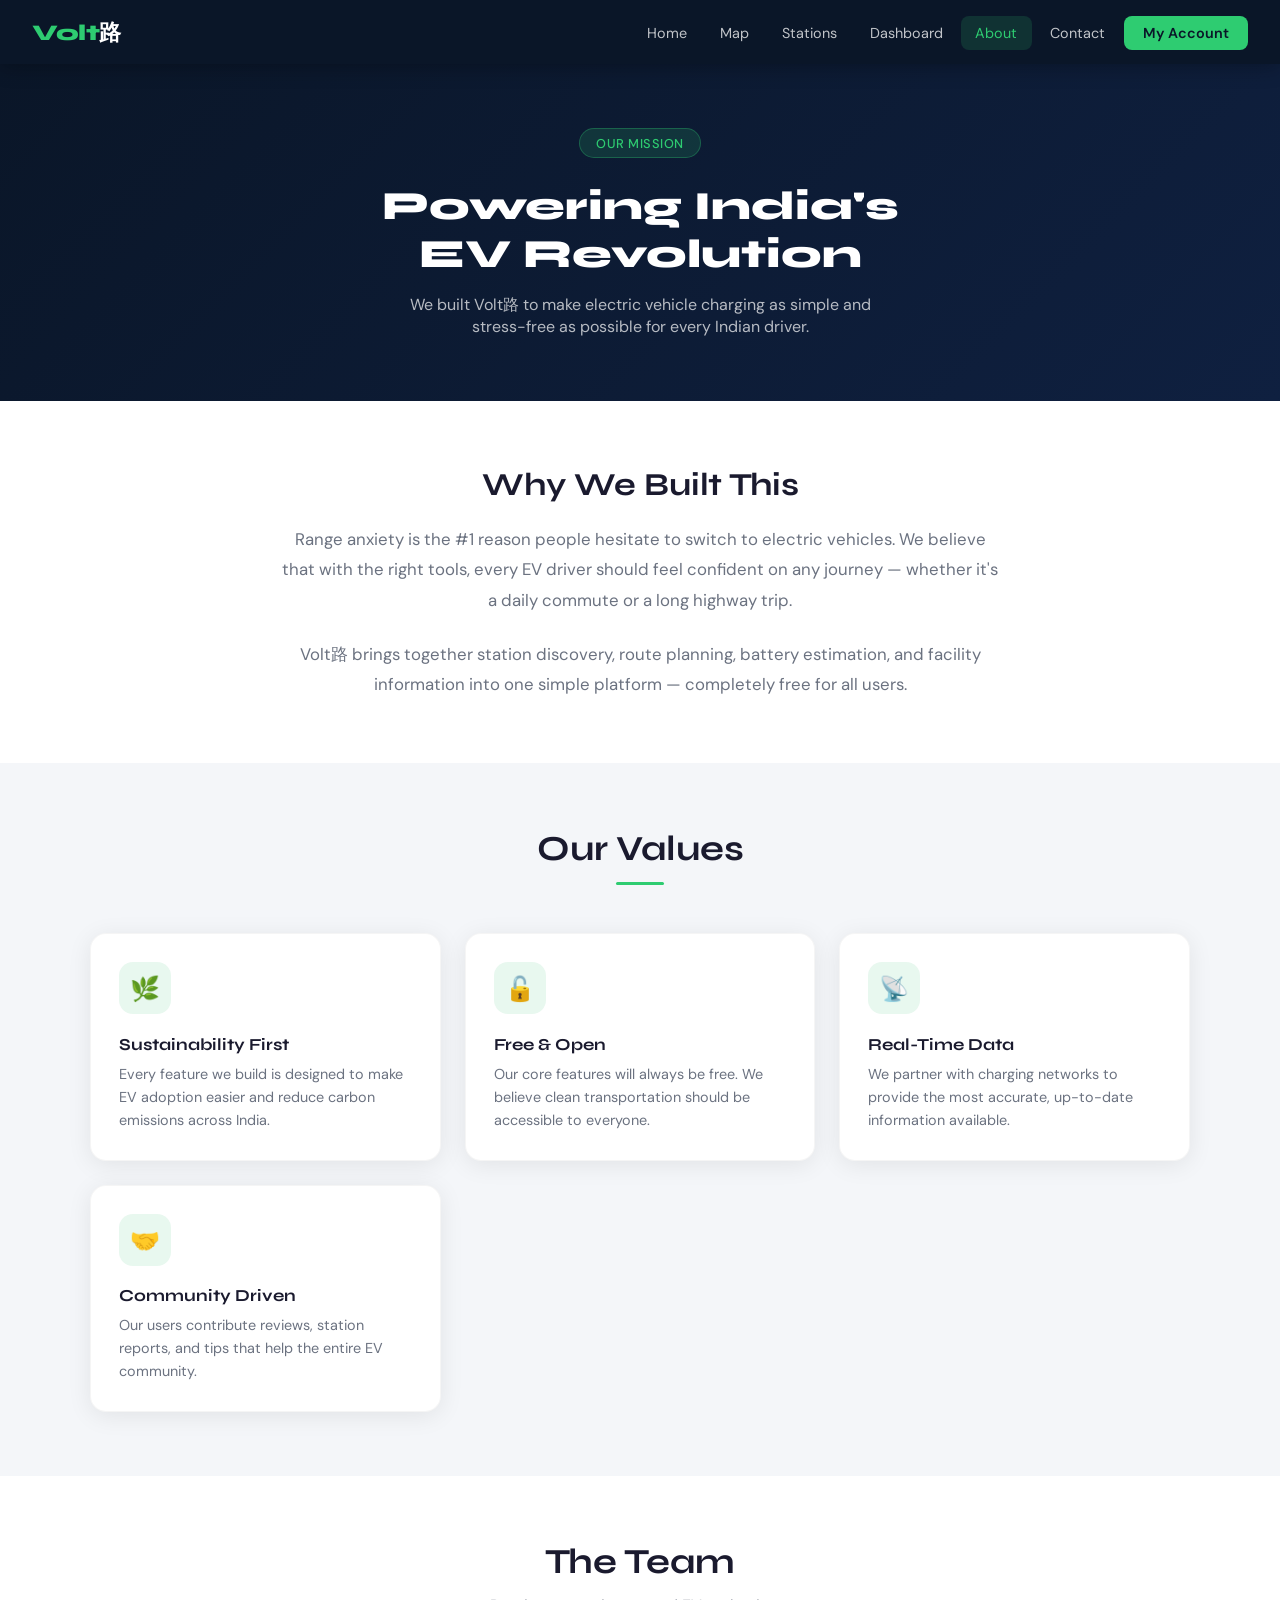
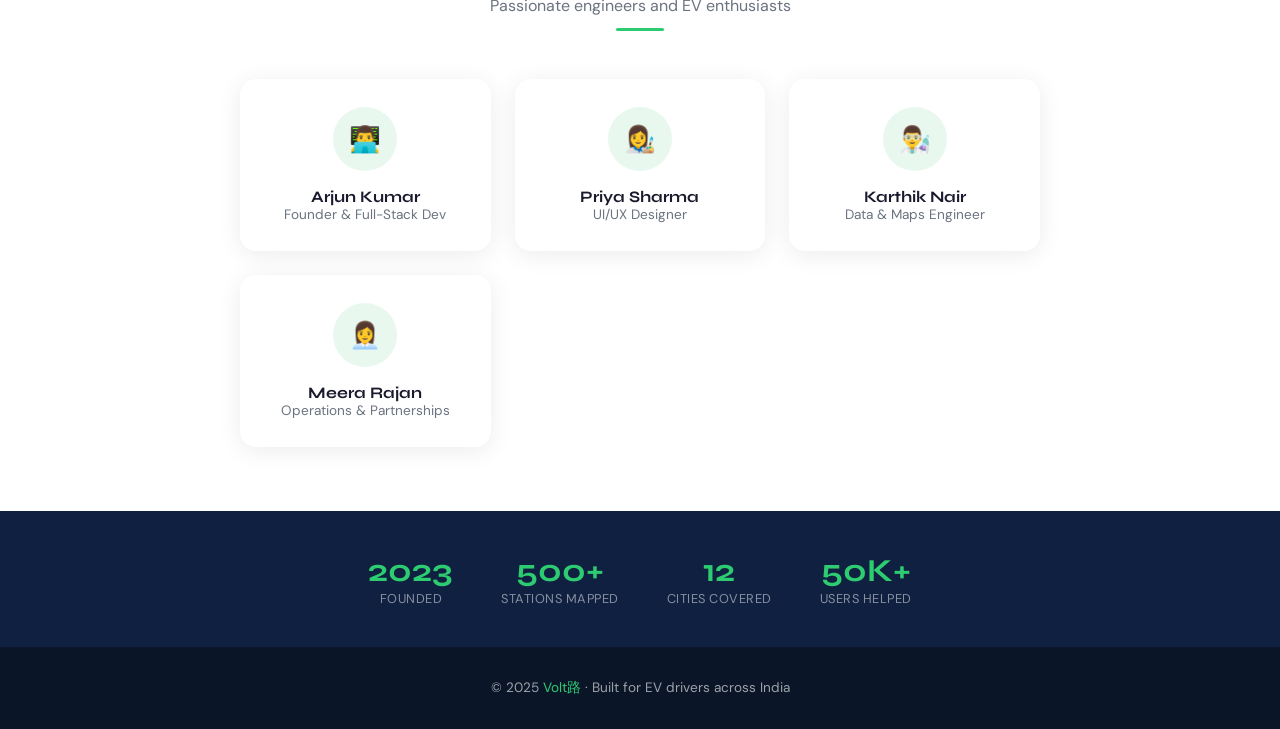
==== about.html @ bf365ff3 "Add files via upload" ====
<!DOCTYPE html>
<html lang="en">
<head>
  <meta charset="UTF-8" />
  <meta name="viewport" content="width=device-width, initial-scale=1.0" />
  <title>About – Volt路</title>
  <link rel="stylesheet" href="css/style.css" />
</head>
<body>

<nav>
  <a class="logo" href="index.html">Volt<span>路</span></a>
  <ul class="nav-links">
    <li><a href="index.html">Home</a></li>
    <li><a href="map.html">Map</a></li>
    <li><a href="station.html">Stations</a></li>
    <li><a href="dashboard.html">Dashboard</a></li>
    <li><a href="about.html" class="active">About</a></li>
    <li><a href="contact.html">Contact</a></li>
    <li><a href="dashboard.html" class="nav-cta">My Account</a></li>
  </ul>
</nav>

<div class="about-hero">
  <div class="hero-badge">Our Mission</div>
  <h1>Powering India's<br>EV Revolution</h1>
  <p>We built Volt路 to make electric vehicle charging as simple and stress-free as possible for every Indian driver.</p>
</div>

<!-- MISSION -->
<section class="section" style="background:white">
  <div style="max-width:720px;margin:0 auto;text-align:center">
    <h2 style="font-family:'Syne',sans-serif;font-size:2rem;font-weight:700;margin-bottom:1.25rem">Why We Built This</h2>
    <p style="font-size:1.05rem;color:#6b7280;line-height:1.8;margin-bottom:1.5rem">
      Range anxiety is the #1 reason people hesitate to switch to electric vehicles. We believe that with the right tools, every EV driver should feel confident on any journey — whether it's a daily commute or a long highway trip.
    </p>
    <p style="font-size:1.05rem;color:#6b7280;line-height:1.8">
      Volt路 brings together station discovery, route planning, battery estimation, and facility information into one simple platform — completely free for all users.
    </p>
  </div>
</section>

<!-- VALUES -->
<section class="section">
  <div class="section-header">
    <h2>Our Values</h2>
    <div class="accent-line"></div>
  </div>
  <div class="cards-grid">
    <div class="card fade-up"><div class="card-icon">🌿</div><h3>Sustainability First</h3><p>Every feature we build is designed to make EV adoption easier and reduce carbon emissions across India.</p></div>
    <div class="card fade-up"><div class="card-icon">🔓</div><h3>Free & Open</h3><p>Our core features will always be free. We believe clean transportation should be accessible to everyone.</p></div>
    <div class="card fade-up"><div class="card-icon">📡</div><h3>Real-Time Data</h3><p>We partner with charging networks to provide the most accurate, up-to-date information available.</p></div>
    <div class="card fade-up"><div class="card-icon">🤝</div><h3>Community Driven</h3><p>Our users contribute reviews, station reports, and tips that help the entire EV community.</p></div>
  </div>
</section>

<!-- TEAM -->
<section class="section" style="background:white">
  <div class="section-header">
    <h2>The Team</h2>
    <p>Passionate engineers and EV enthusiasts</p>
    <div class="accent-line"></div>
  </div>
  <div class="team-grid">
    <div class="team-card fade-up"><div class="team-avatar">👨‍💻</div><h4>Arjun Kumar</h4><p>Founder & Full-Stack Dev</p></div>
    <div class="team-card fade-up"><div class="team-avatar">👩‍🎨</div><h4>Priya Sharma</h4><p>UI/UX Designer</p></div>
    <div class="team-card fade-up"><div class="team-avatar">👨‍🔬</div><h4>Karthik Nair</h4><p>Data & Maps Engineer</p></div>
    <div class="team-card fade-up"><div class="team-avatar">👩‍💼</div><h4>Meera Rajan</h4><p>Operations & Partnerships</p></div>
  </div>
</section>

<!-- STATS -->
<div class="stats">
  <div class="stat"><div class="stat-num">2023</div><div class="stat-label">Founded</div></div>
  <div class="stat"><div class="stat-num">500+</div><div class="stat-label">Stations Mapped</div></div>
  <div class="stat"><div class="stat-num">12</div><div class="stat-label">Cities Covered</div></div>
  <div class="stat"><div class="stat-num">50K+</div><div class="stat-label">Users Helped</div></div>
</div>

<footer>
  <p>© 2025 <span>Volt路</span> · Built for EV drivers across India</p>
</footer>

<div class="notif" id="notif"></div>
<script src="js/main.js"></script>
</body>
</html>
---- css/style.css ----
@import url('https://fonts.googleapis.com/css2?family=Syne:wght@400;600;700;800&family=DM+Sans:wght@300;400;500&display=swap');

:root {
  --green: #2ecc71;
  --green-dark: #1a8a4a;
  --green-light: #e8f8ef;
  --blue: #1a73e8;
  --blue-dark: #0d47a1;
  --navy: #0a1628;
  --navy2: #0f2040;
  --white: #ffffff;
  --gray: #f4f6f9;
  --text: #1a1a2e;
  --muted: #6b7280;
  --card-bg: #ffffff;
  --radius: 16px;
  --shadow: 0 4px 24px rgba(0,0,0,0.08);
}

* { margin: 0; padding: 0; box-sizing: border-box; }

body {
  font-family: 'DM Sans', sans-serif;
  background: var(--gray);
  color: var(--text);
}

/* ── NAV ── */
nav {
  background: var(--navy);
  padding: 0 2rem;
  display: flex;
  align-items: center;
  justify-content: space-between;
  height: 64px;
  position: sticky; top: 0; z-index: 100;
  box-shadow: 0 2px 20px rgba(0,0,0,0.3);
}
.logo {
  font-family: 'Syne', sans-serif;
  font-weight: 800;
  font-size: 1.4rem;
  color: var(--green);
  text-decoration: none;
  letter-spacing: -0.5px;
}
.logo span { color: var(--white); }
.nav-links { display: flex; gap: 0.25rem; list-style: none; }
.nav-links a {
  color: rgba(255,255,255,0.75);
  text-decoration: none;
  padding: 0.5rem 0.9rem;
  border-radius: 8px;
  font-size: 0.9rem;
  transition: all 0.2s;
}
.nav-links a:hover, .nav-links a.active {
  background: rgba(46,204,113,0.15);
  color: var(--green);
}
.nav-cta {
  background: var(--green);
  color: var(--navy) !important;
  font-weight: 600 !important;
  padding: 0.5rem 1.2rem !important;
}
.nav-cta:hover { background: #27ae60 !important; color: var(--navy) !important; }

/* ── HERO ── */
.hero {
  background: linear-gradient(135deg, var(--navy) 0%, var(--navy2) 60%, #0a2a1a 100%);
  color: white;
  padding: 5rem 2rem 4rem;
  text-align: center;
  position: relative;
  overflow: hidden;
}
.hero::before {
  content: '';
  position: absolute; inset: 0;
  background: radial-gradient(ellipse at 50% 120%, rgba(46,204,113,0.15) 0%, transparent 60%);
}
.hero-badge {
  display: inline-block;
  background: rgba(46,204,113,0.15);
  border: 1px solid rgba(46,204,113,0.3);
  color: var(--green);
  padding: 0.35rem 1rem;
  border-radius: 999px;
  font-size: 0.8rem;
  font-weight: 500;
  letter-spacing: 0.5px;
  margin-bottom: 1.5rem;
  text-transform: uppercase;
}
.hero h1 {
  font-family: 'Syne', sans-serif;
  font-size: clamp(2.2rem, 5vw, 3.8rem);
  font-weight: 800;
  line-height: 1.1;
  margin-bottom: 1.2rem;
  position: relative;
}
.hero h1 .accent { color: var(--green); }
.hero p {
  font-size: 1.1rem;
  color: rgba(255,255,255,0.7);
  max-width: 520px;
  margin: 0 auto 2.5rem;
  line-height: 1.7;
  position: relative;
}

/* ── SEARCH BOX ── */
.search-box {
  background: rgba(255,255,255,0.06);
  border: 1px solid rgba(255,255,255,0.12);
  backdrop-filter: blur(10px);
  border-radius: var(--radius);
  padding: 1.5rem;
  max-width: 620px;
  margin: 0 auto;
  display: flex;
  gap: 0.75rem;
  flex-wrap: wrap;
  position: relative;
}
.search-box input, .search-box select {
  flex: 1;
  min-width: 160px;
  padding: 0.75rem 1rem;
  border-radius: 10px;
  border: 1px solid rgba(255,255,255,0.15);
  background: rgba(255,255,255,0.08);
  color: white;
  font-family: 'DM Sans', sans-serif;
  font-size: 0.9rem;
  outline: none;
  transition: border-color 0.2s;
}
.search-box input::placeholder { color: rgba(255,255,255,0.4); }
.search-box input:focus, .search-box select:focus { border-color: var(--green); }
.search-box select option { background: var(--navy); }
.btn {
  padding: 0.75rem 1.5rem;
  border-radius: 10px;
  border: none;
  cursor: pointer;
  font-family: 'DM Sans', sans-serif;
  font-weight: 600;
  font-size: 0.95rem;
  transition: all 0.2s;
}
.btn-primary {
  background: var(--green);
  color: var(--navy);
  width: 100%;
}
.btn-primary:hover { background: #27ae60; transform: translateY(-1px); }
.btn-secondary {
  background: transparent;
  color: var(--green);
  border: 1.5px solid var(--green);
}
.btn-secondary:hover { background: var(--green); color: var(--navy); }

/* ── STATS ── */
.stats {
  display: flex;
  justify-content: center;
  gap: 3rem;
  padding: 2.5rem;
  background: var(--navy2);
  flex-wrap: wrap;
}
.stat { text-align: center; }
.stat-num {
  font-family: 'Syne', sans-serif;
  font-size: 2rem;
  font-weight: 700;
  color: var(--green);
}
.stat-label { font-size: 0.8rem; color: rgba(255,255,255,0.5); text-transform: uppercase; letter-spacing: 0.5px; }

/* ── SECTIONS ── */
.section { padding: 4rem 2rem; }
.section-header { text-align: center; margin-bottom: 3rem; }
.section-header h2 {
  font-family: 'Syne', sans-serif;
  font-size: clamp(1.6rem, 3vw, 2.2rem);
  font-weight: 700;
  margin-bottom: 0.75rem;
}
.section-header p { color: var(--muted); font-size: 1rem; max-width: 480px; margin: 0 auto; }
.accent-line {
  width: 48px; height: 3px;
  background: var(--green);
  border-radius: 2px;
  margin: 0.75rem auto 0;
}

/* ── CARDS GRID ── */
.cards-grid {
  display: grid;
  grid-template-columns: repeat(auto-fit, minmax(260px, 1fr));
  gap: 1.5rem;
  max-width: 1100px;
  margin: 0 auto;
}
.card {
  background: var(--card-bg);
  border-radius: var(--radius);
  padding: 1.75rem;
  box-shadow: var(--shadow);
  transition: transform 0.2s, box-shadow 0.2s;
  border: 1px solid rgba(0,0,0,0.04);
}
.card:hover { transform: translateY(-4px); box-shadow: 0 12px 40px rgba(0,0,0,0.12); }
.card-icon {
  width: 52px; height: 52px;
  border-radius: 14px;
  background: var(--green-light);
  display: flex; align-items: center; justify-content: center;
  font-size: 1.5rem;
  margin-bottom: 1.2rem;
}
.card h3 {
  font-family: 'Syne', sans-serif;
  font-size: 1.05rem;
  font-weight: 700;
  margin-bottom: 0.5rem;
}
.card p { color: var(--muted); font-size: 0.9rem; line-height: 1.6; }

/* ── STATION CARDS ── */
.station-card {
  background: white;
  border-radius: var(--radius);
  padding: 1.5rem;
  box-shadow: var(--shadow);
  display: flex;
  flex-direction: column;
  gap: 1rem;
  border: 1px solid rgba(0,0,0,0.05);
  transition: transform 0.2s;
}
.station-card:hover { transform: translateY(-3px); }
.station-header { display: flex; justify-content: space-between; align-items: flex-start; }
.station-name { font-family: 'Syne', sans-serif; font-weight: 700; font-size: 1rem; }
.station-dist { font-size: 0.8rem; color: var(--muted); margin-top: 2px; }
.badge {
  padding: 0.3rem 0.7rem;
  border-radius: 999px;
  font-size: 0.75rem;
  font-weight: 600;
}
.badge-green { background: #dcfce7; color: #166534; }
.badge-yellow { background: #fef9c3; color: #854d0e; }
.badge-red { background: #fee2e2; color: #991b1b; }
.station-info { display: flex; gap: 1rem; flex-wrap: wrap; }
.info-item { font-size: 0.85rem; color: var(--muted); }
.info-item strong { color: var(--text); display: block; font-size: 0.9rem; }
.port-dots { display: flex; gap: 5px; flex-wrap: wrap; }
.port-dot {
  width: 12px; height: 12px;
  border-radius: 50%;
}
.port-dot.available { background: var(--green); }
.port-dot.busy { background: #ef4444; }
.port-dot.reserved { background: #f59e0b; }

/* ── MAP PLACEHOLDER ── */
#map {
  height: 420px;
  border-radius: var(--radius);
  overflow: hidden;
  box-shadow: var(--shadow);
  z-index: 1;
}

/* ── ROUTE PLANNER ── */
.route-panel {
  background: white;
  border-radius: var(--radius);
  padding: 1.75rem;
  box-shadow: var(--shadow);
}
.route-panel h3 {
  font-family: 'Syne', sans-serif;
  font-weight: 700;
  margin-bottom: 1.25rem;
  display: flex; align-items: center; gap: 0.5rem;
}
.form-group { margin-bottom: 1rem; }
.form-group label {
  display: block;
  font-size: 0.8rem;
  font-weight: 500;
  color: var(--muted);
  text-transform: uppercase;
  letter-spacing: 0.5px;
  margin-bottom: 0.4rem;
}
.form-group input, .form-group select {
  width: 100%;
  padding: 0.7rem 1rem;
  border-radius: 10px;
  border: 1.5px solid #e5e7eb;
  font-family: 'DM Sans', sans-serif;
  font-size: 0.95rem;
  outline: none;
  transition: border-color 0.2s;
  background: #fafafa;
}
.form-group input:focus, .form-group select:focus { border-color: var(--green); background: white; }
.range-group { display: flex; align-items: center; gap: 1rem; }
.range-group input[type=range] { flex: 1; accent-color: var(--green); }
.range-val {
  font-weight: 600;
  color: var(--green);
  min-width: 40px;
  text-align: right;
}

/* ── RESULT BOX ── */
.result-box {
  background: var(--green-light);
  border: 1.5px solid rgba(46,204,113,0.3);
  border-radius: 12px;
  padding: 1.25rem;
  margin-top: 1rem;
}
.result-box h4 { font-family: 'Syne', sans-serif; font-weight: 700; margin-bottom: 0.75rem; color: var(--green-dark); }
.result-row { display: flex; justify-content: space-between; font-size: 0.9rem; padding: 0.3rem 0; border-bottom: 1px dashed rgba(0,0,0,0.08); }
.result-row:last-child { border: none; }
.result-row span:last-child { font-weight: 600; }

/* ── DASHBOARD ── */
.dashboard-grid {
  display: grid;
  grid-template-columns: 280px 1fr;
  gap: 1.5rem;
  max-width: 1100px;
  margin: 0 auto;
}
.dash-sidebar {
  background: white;
  border-radius: var(--radius);
  padding: 1.75rem;
  box-shadow: var(--shadow);
  height: fit-content;
}
.avatar {
  width: 72px; height: 72px;
  border-radius: 50%;
  background: linear-gradient(135deg, var(--green), var(--blue));
  display: flex; align-items: center; justify-content: center;
  font-family: 'Syne', sans-serif;
  font-weight: 700;
  font-size: 1.5rem;
  color: white;
  margin: 0 auto 1rem;
}
.dash-name { font-family: 'Syne', sans-serif; font-weight: 700; text-align: center; }
.dash-email { text-align: center; font-size: 0.85rem; color: var(--muted); margin-bottom: 1.5rem; }
.dash-nav { list-style: none; }
.dash-nav li a {
  display: flex; align-items: center; gap: 0.75rem;
  padding: 0.75rem 1rem;
  border-radius: 10px;
  color: var(--text);
  text-decoration: none;
  font-size: 0.9rem;
  transition: all 0.2s;
}
.dash-nav li a:hover, .dash-nav li a.active {
  background: var(--green-light);
  color: var(--green-dark);
}
.dash-main { display: flex; flex-direction: column; gap: 1.5rem; }
.metric-row {
  display: grid;
  grid-template-columns: repeat(auto-fit, minmax(140px, 1fr));
  gap: 1rem;
}
.metric {
  background: white;
  border-radius: var(--radius);
  padding: 1.25rem;
  box-shadow: var(--shadow);
  text-align: center;
}
.metric-val { font-family: 'Syne', sans-serif; font-size: 1.8rem; font-weight: 700; color: var(--green); }
.metric-label { font-size: 0.8rem; color: var(--muted); margin-top: 0.25rem; }
.trips-table { background: white; border-radius: var(--radius); padding: 1.75rem; box-shadow: var(--shadow); }
.trips-table h3 { font-family: 'Syne', sans-serif; font-weight: 700; margin-bottom: 1.25rem; }
table { width: 100%; border-collapse: collapse; font-size: 0.9rem; }
thead th { font-size: 0.75rem; text-transform: uppercase; letter-spacing: 0.5px; color: var(--muted); padding: 0.5rem 0.75rem; text-align: left; border-bottom: 2px solid #f0f0f0; }
tbody td { padding: 0.8rem 0.75rem; border-bottom: 1px solid #f8f8f8; }
tbody tr:last-child td { border: none; }
tbody tr:hover td { background: #fafafa; }

/* ── ABOUT ── */
.about-hero {
  background: linear-gradient(135deg, var(--navy), var(--navy2));
  color: white;
  padding: 4rem 2rem;
  text-align: center;
}
.about-hero h1 { font-family: 'Syne', sans-serif; font-size: 2.5rem; font-weight: 800; }
.about-hero p { color: rgba(255,255,255,0.7); max-width: 500px; margin: 1rem auto 0; }
.team-grid {
  display: grid;
  grid-template-columns: repeat(auto-fit, minmax(200px, 1fr));
  gap: 1.5rem;
  max-width: 800px;
  margin: 0 auto;
}
.team-card {
  background: white;
  border-radius: var(--radius);
  padding: 1.75rem;
  text-align: center;
  box-shadow: var(--shadow);
}
.team-avatar {
  width: 64px; height: 64px;
  border-radius: 50%;
  display: flex; align-items: center; justify-content: center;
  font-size: 1.6rem;
  margin: 0 auto 1rem;
  background: var(--green-light);
}
.team-card h4 { font-family: 'Syne', sans-serif; font-weight: 700; }
.team-card p { font-size: 0.85rem; color: var(--muted); }

/* ── CONTACT ── */
.contact-grid {
  display: grid;
  grid-template-columns: 1fr 1.5fr;
  gap: 2rem;
  max-width: 900px;
  margin: 0 auto;
}
.contact-info h3 { font-family: 'Syne', sans-serif; font-weight: 700; margin-bottom: 1.5rem; }
.contact-item { display: flex; gap: 1rem; margin-bottom: 1.5rem; align-items: flex-start; }
.contact-item-icon {
  width: 44px; height: 44px; border-radius: 12px;
  background: var(--green-light);
  display: flex; align-items: center; justify-content: center;
  font-size: 1.2rem; flex-shrink: 0;
}
.contact-item h4 { font-size: 0.85rem; font-weight: 600; margin-bottom: 0.25rem; }
.contact-item p { font-size: 0.85rem; color: var(--muted); }
.contact-form {
  background: white;
  border-radius: var(--radius);
  padding: 2rem;
  box-shadow: var(--shadow);
}
.contact-form h3 { font-family: 'Syne', sans-serif; font-weight: 700; margin-bottom: 1.5rem; }
textarea {
  width: 100%;
  padding: 0.75rem 1rem;
  border-radius: 10px;
  border: 1.5px solid #e5e7eb;
  font-family: 'DM Sans', sans-serif;
  font-size: 0.95rem;
  resize: vertical;
  min-height: 120px;
  outline: none;
  transition: border-color 0.2s;
  background: #fafafa;
}
textarea:focus { border-color: var(--green); background: white; }

/* ── FOOTER ── */
footer {
  background: var(--navy);
  color: rgba(255,255,255,0.6);
  text-align: center;
  padding: 2rem;
  font-size: 0.85rem;
}
footer span { color: var(--green); }

/* ── PAGE HEADER ── */
.page-header {
  background: linear-gradient(135deg, var(--navy), var(--navy2));
  color: white;
  padding: 3rem 2rem;
  text-align: center;
}
.page-header h1 { font-family: 'Syne', sans-serif; font-size: 2rem; font-weight: 800; }
.page-header p { color: rgba(255,255,255,0.65); margin-top: 0.5rem; }

/* ── MAP LAYOUT ── */
.map-layout {
  display: grid;
  grid-template-columns: 340px 1fr;
  gap: 1.5rem;
  max-width: 1200px;
  margin: 0 auto;
  align-items: start;
}

/* ── NOTIFICATION ── */
.notif {
  position: fixed;
  bottom: 1.5rem; right: 1.5rem;
  background: var(--navy);
  color: white;
  padding: 1rem 1.5rem;
  border-radius: 12px;
  box-shadow: 0 8px 32px rgba(0,0,0,0.25);
  display: flex; gap: 0.75rem; align-items: center;
  font-size: 0.9rem;
  transform: translateY(100px);
  opacity: 0;
  transition: all 0.4s ease;
  z-index: 999;
  border-left: 4px solid var(--green);
}
.notif.show { transform: translateY(0); opacity: 1; }

/* ── RESPONSIVE ── */
@media (max-width: 768px) {
  nav { padding: 0 1rem; }
  .nav-links { display: none; }
  .map-layout { grid-template-columns: 1fr; }
  .dashboard-grid { grid-template-columns: 1fr; }
  .contact-grid { grid-template-columns: 1fr; }
  #map { height: 300px; }
  .stats { gap: 1.5rem; }
}

/* ── ANIMATIONS ── */
@keyframes fadeUp {
  from { opacity: 0; transform: translateY(20px); }
  to { opacity: 1; transform: translateY(0); }
}
.fade-up { animation: fadeUp 0.5s ease both; }
.fade-up:nth-child(2) { animation-delay: 0.1s; }
.fade-up:nth-child(3) { animation-delay: 0.2s; }
.fade-up:nth-child(4) { animation-delay: 0.3s; }

/* charge bar */
.charge-bar-wrap { display: flex; align-items: center; gap: 0.75rem; }
.charge-bar-bg {
  flex: 1; height: 8px;
  border-radius: 4px;
  background: #e5e7eb;
  overflow: hidden;
}
.charge-bar-fill {
  height: 100%;
  border-radius: 4px;
  background: linear-gradient(90deg, var(--green), #1abc9c);
  transition: width 0.8s ease;
}
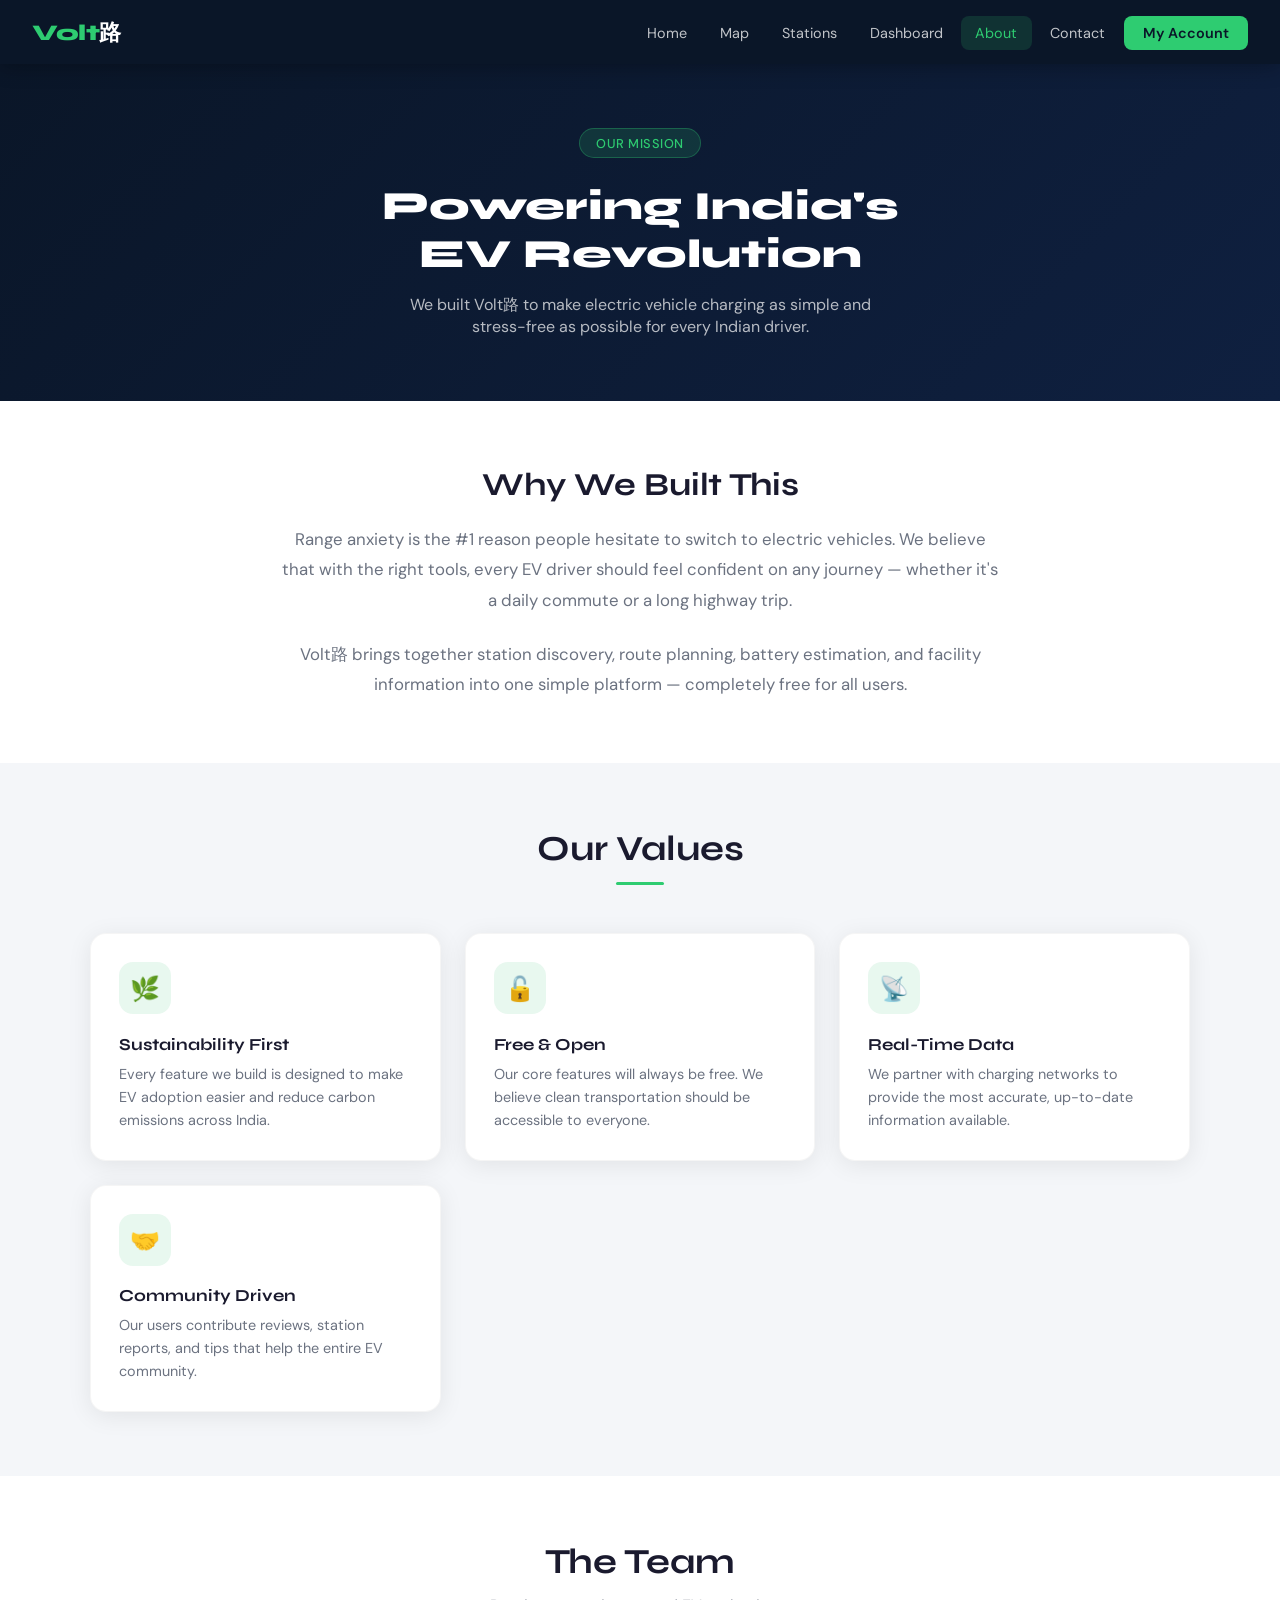
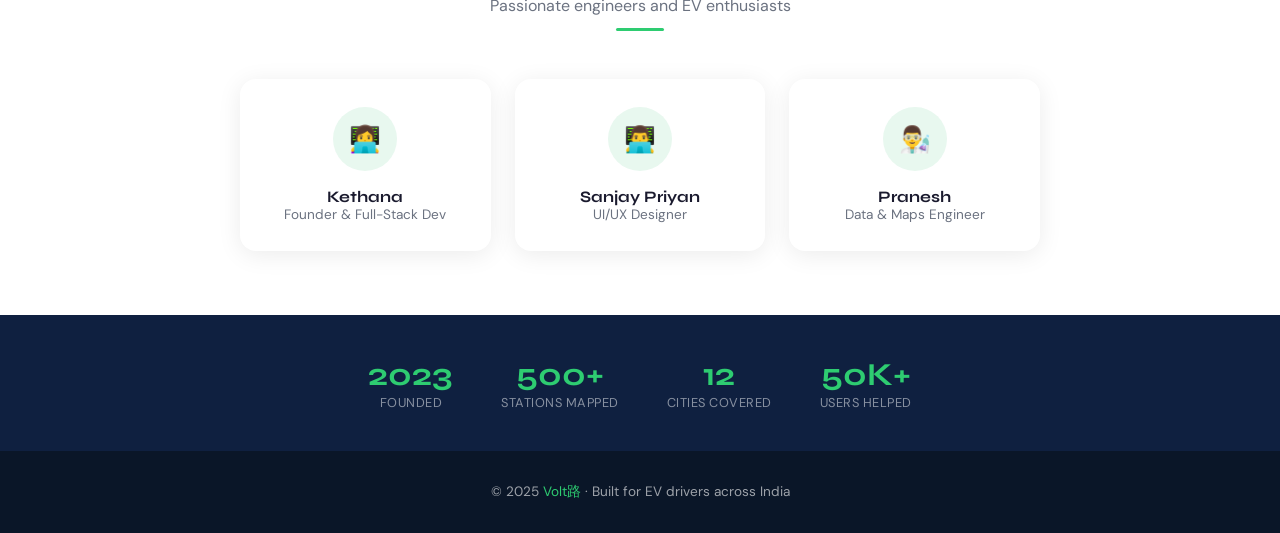
==== commit 140619d3: "Update team members in about.html" ====
--- a/about.html
+++ b/about.html
@@ -62,10 +62,9 @@
     <div class="accent-line"></div>
   </div>
   <div class="team-grid">
-    <div class="team-card fade-up"><div class="team-avatar">👨‍💻</div><h4>Arjun Kumar</h4><p>Founder & Full-Stack Dev</p></div>
-    <div class="team-card fade-up"><div class="team-avatar">👩‍🎨</div><h4>Priya Sharma</h4><p>UI/UX Designer</p></div>
-    <div class="team-card fade-up"><div class="team-avatar">👨‍🔬</div><h4>Karthik Nair</h4><p>Data & Maps Engineer</p></div>
-    <div class="team-card fade-up"><div class="team-avatar">👩‍💼</div><h4>Meera Rajan</h4><p>Operations & Partnerships</p></div>
+    <div class="team-card fade-up"><div class="team-avatar">👩‍💻</div><h4>Kethana</h4><p>Founder & Full-Stack Dev</p></div>
+    <div class="team-card fade-up"><div class="team-avatar">👨‍💻</div><h4>Sanjay Priyan</h4><p>UI/UX Designer</p></div>
+    <div class="team-card fade-up"><div class="team-avatar">👨‍🔬</div><h4>Pranesh</h4><p>Data & Maps Engineer</p></div>
   </div>
 </section>
 
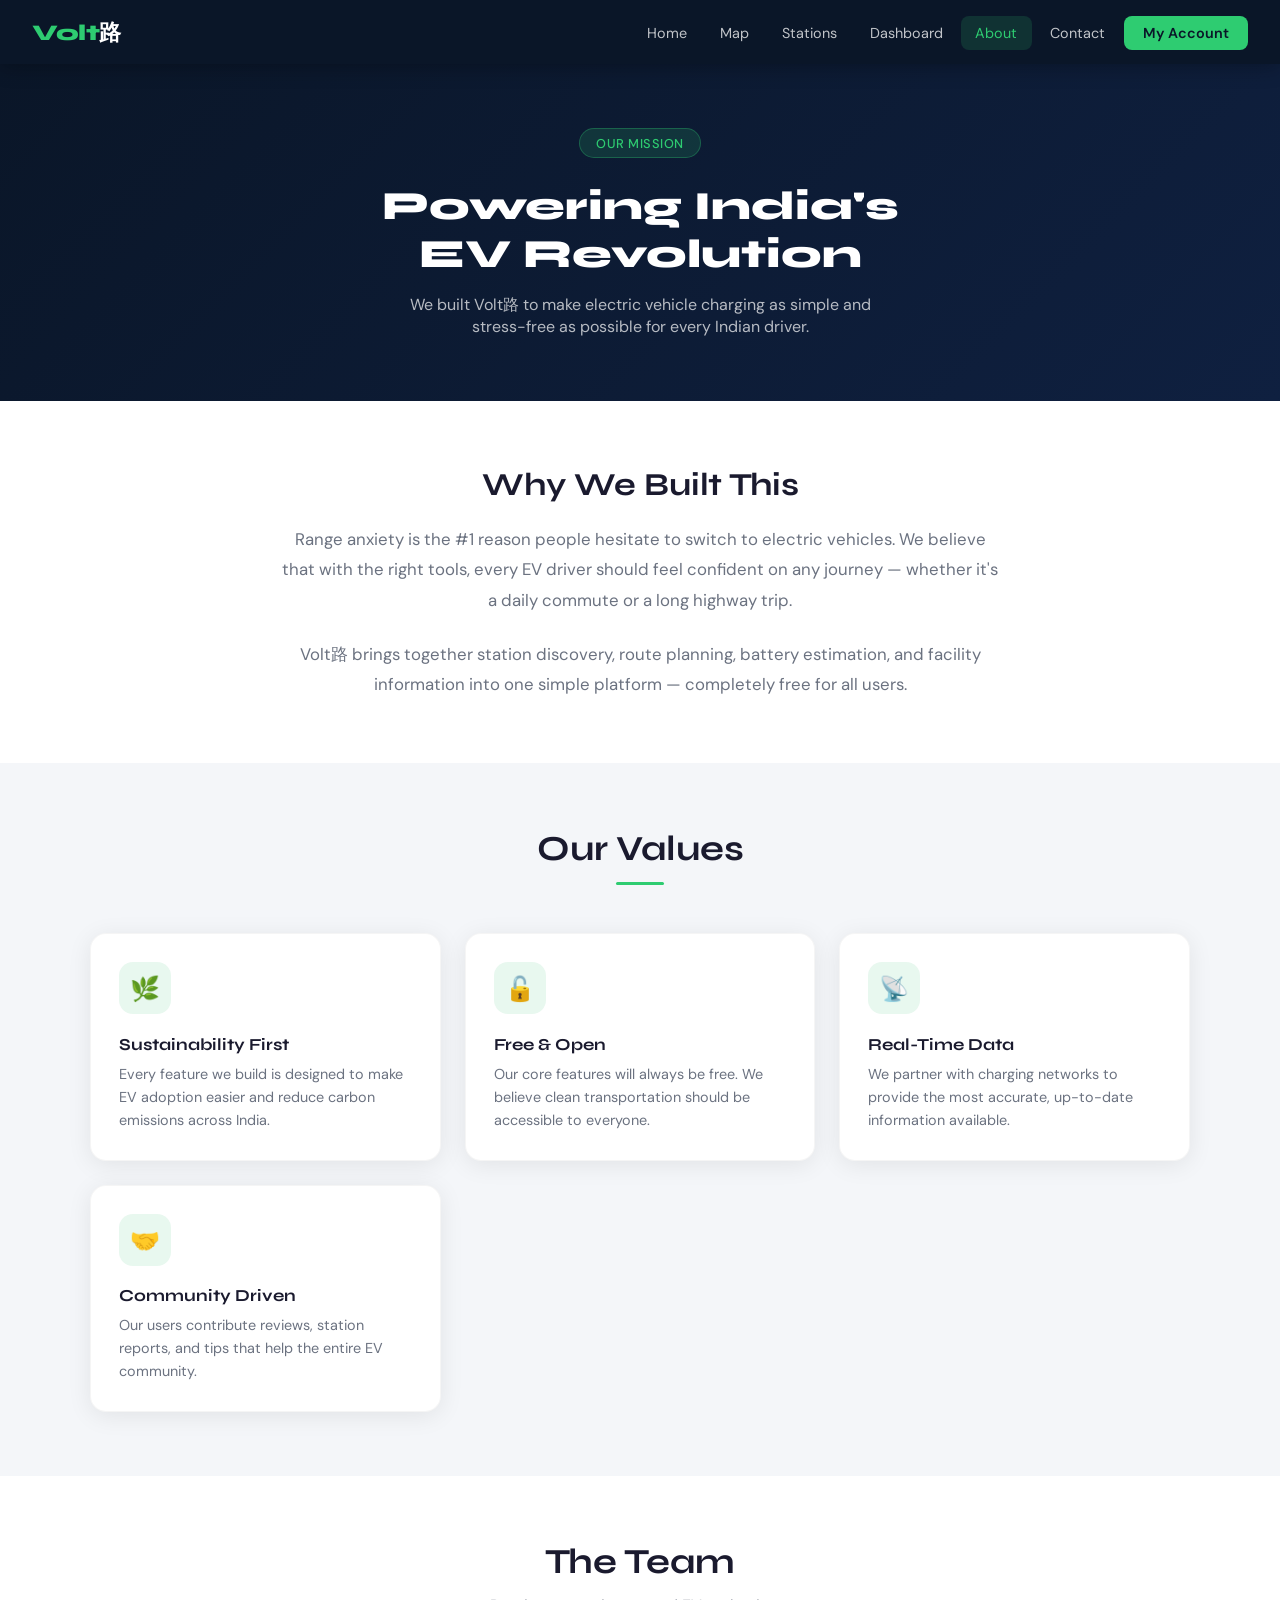
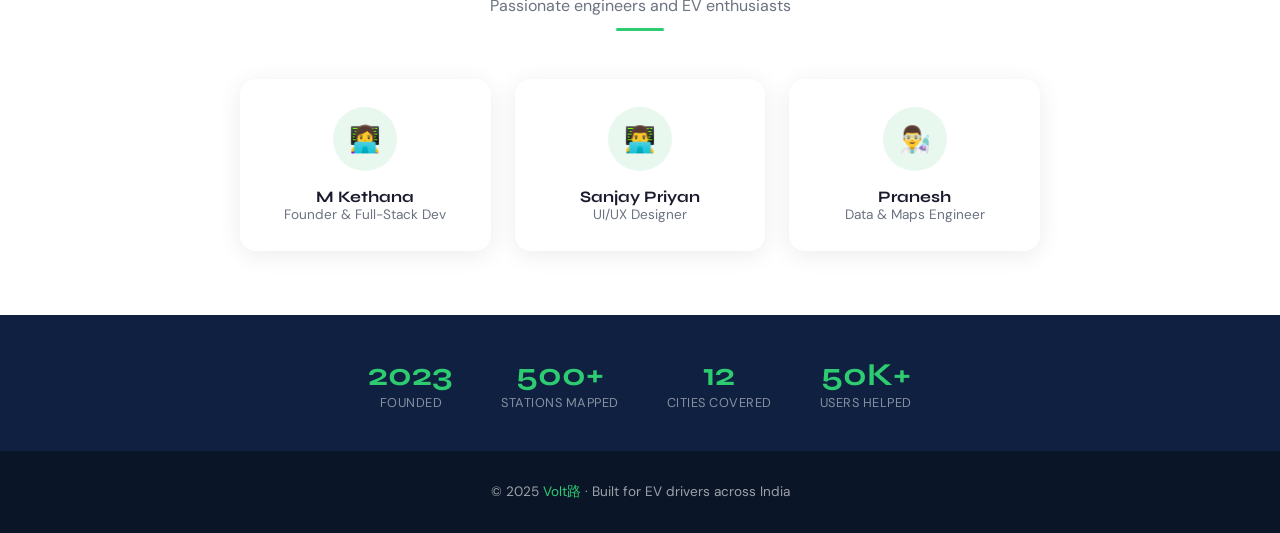
==== commit 25c360c3: "Update about.html" ====
--- a/about.html
+++ b/about.html
@@ -62,7 +62,7 @@
     <div class="accent-line"></div>
   </div>
   <div class="team-grid">
-    <div class="team-card fade-up"><div class="team-avatar">👩‍💻</div><h4>Kethana</h4><p>Founder & Full-Stack Dev</p></div>
+    <div class="team-card fade-up"><div class="team-avatar">👩‍💻</div><h4>M Kethana</h4><p>Founder & Full-Stack Dev</p></div>
     <div class="team-card fade-up"><div class="team-avatar">👨‍💻</div><h4>Sanjay Priyan</h4><p>UI/UX Designer</p></div>
     <div class="team-card fade-up"><div class="team-avatar">👨‍🔬</div><h4>Pranesh</h4><p>Data & Maps Engineer</p></div>
   </div>
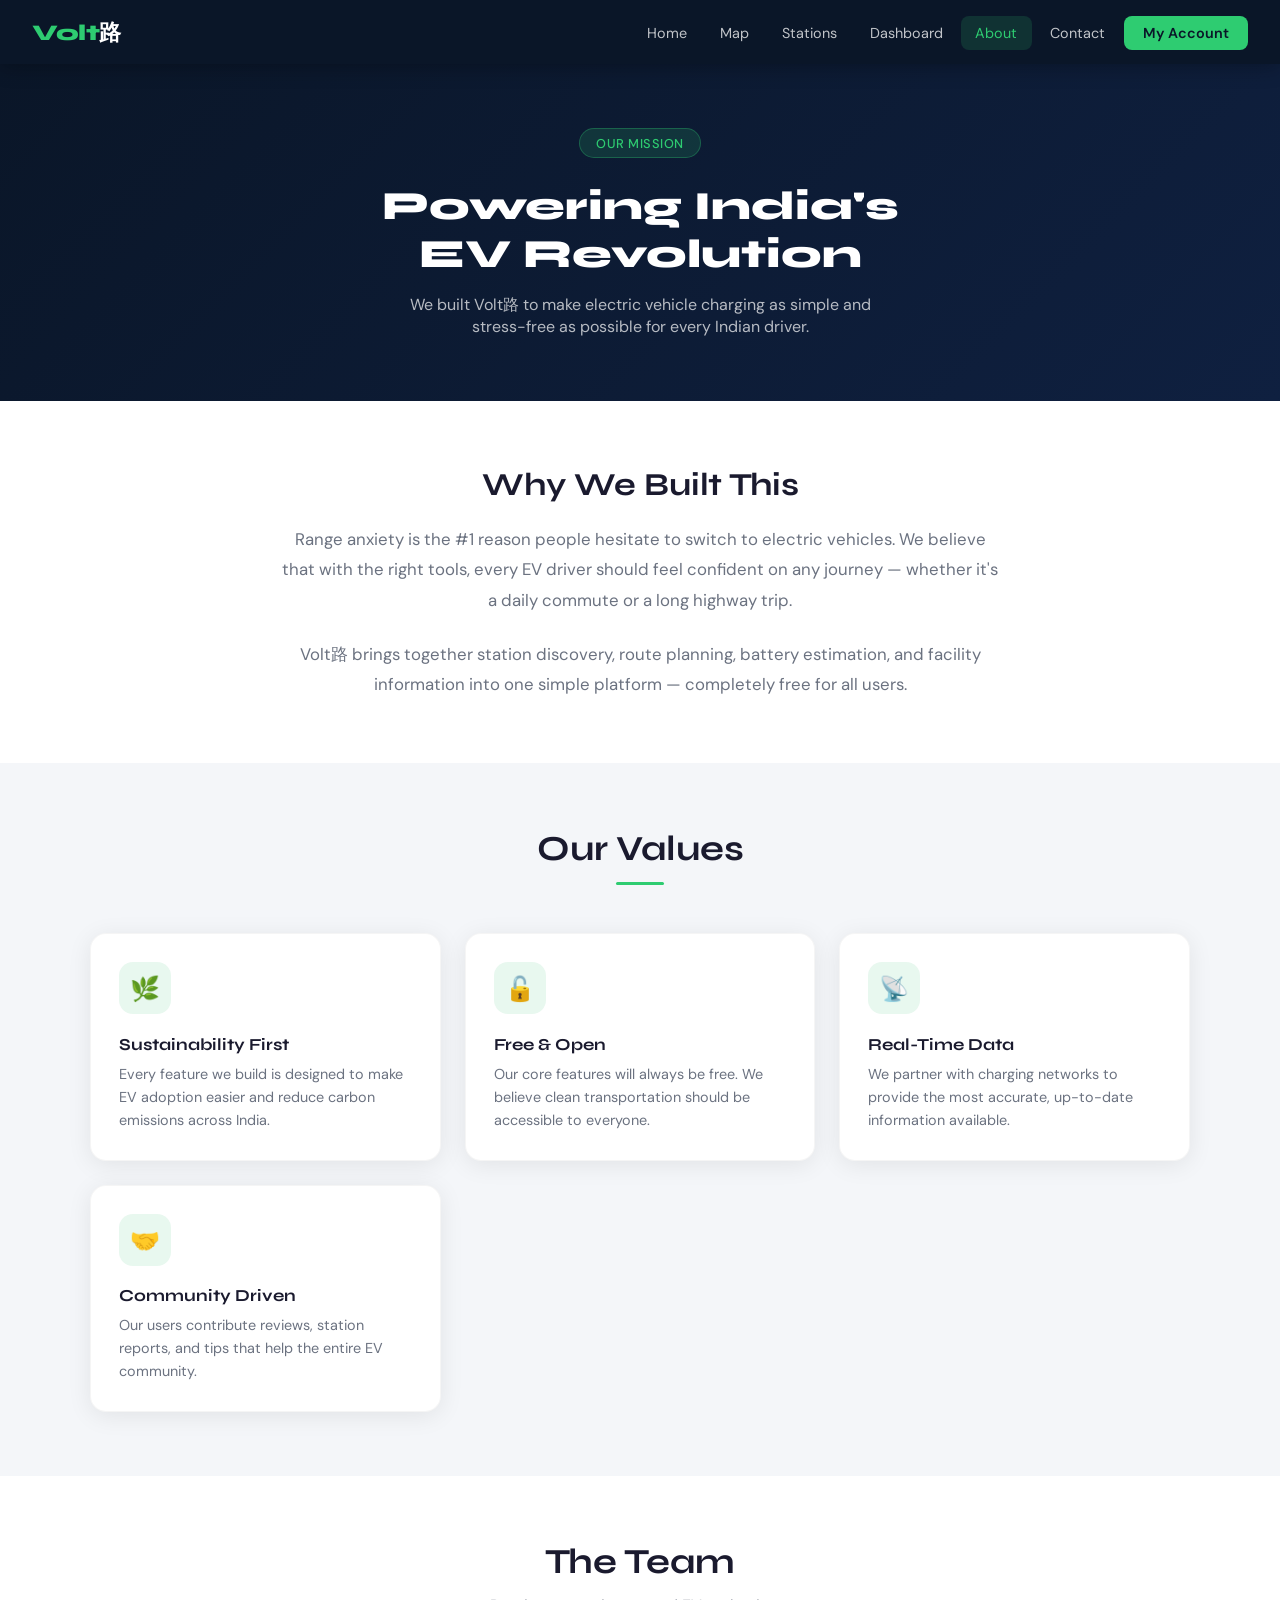
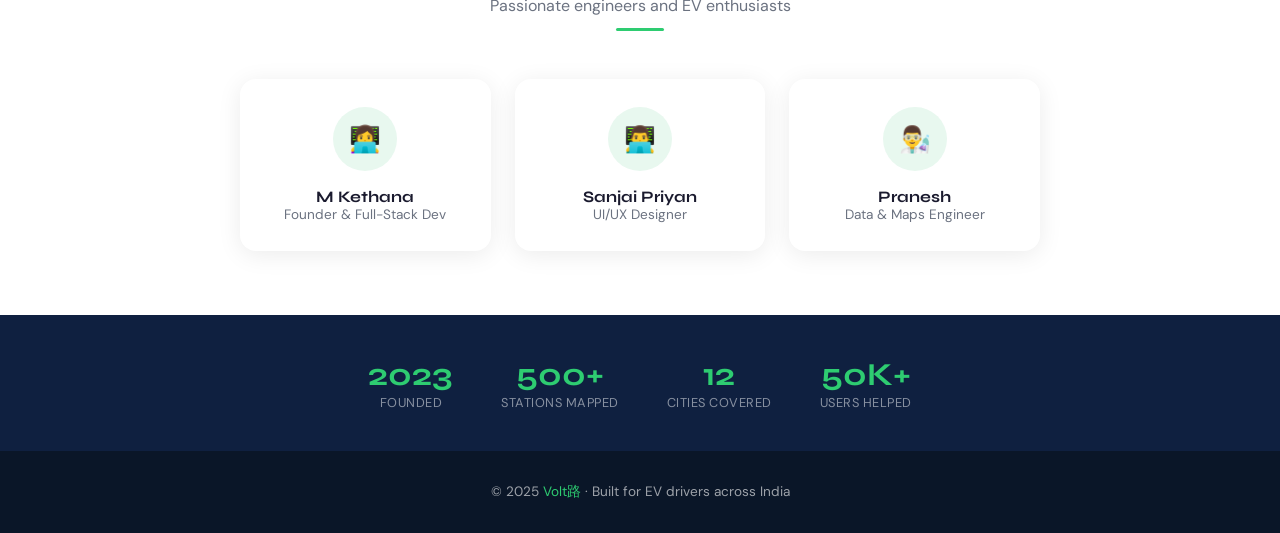
==== commit bde5ccc6: "Update about.html" ====
--- a/about.html
+++ b/about.html
@@ -63,7 +63,7 @@
   </div>
   <div class="team-grid">
     <div class="team-card fade-up"><div class="team-avatar">👩‍💻</div><h4>M Kethana</h4><p>Founder & Full-Stack Dev</p></div>
-    <div class="team-card fade-up"><div class="team-avatar">👨‍💻</div><h4>Sanjay Priyan</h4><p>UI/UX Designer</p></div>
+    <div class="team-card fade-up"><div class="team-avatar">👨‍💻</div><h4>Sanjai Priyan</h4><p>UI/UX Designer</p></div>
     <div class="team-card fade-up"><div class="team-avatar">👨‍🔬</div><h4>Pranesh</h4><p>Data & Maps Engineer</p></div>
   </div>
 </section>
